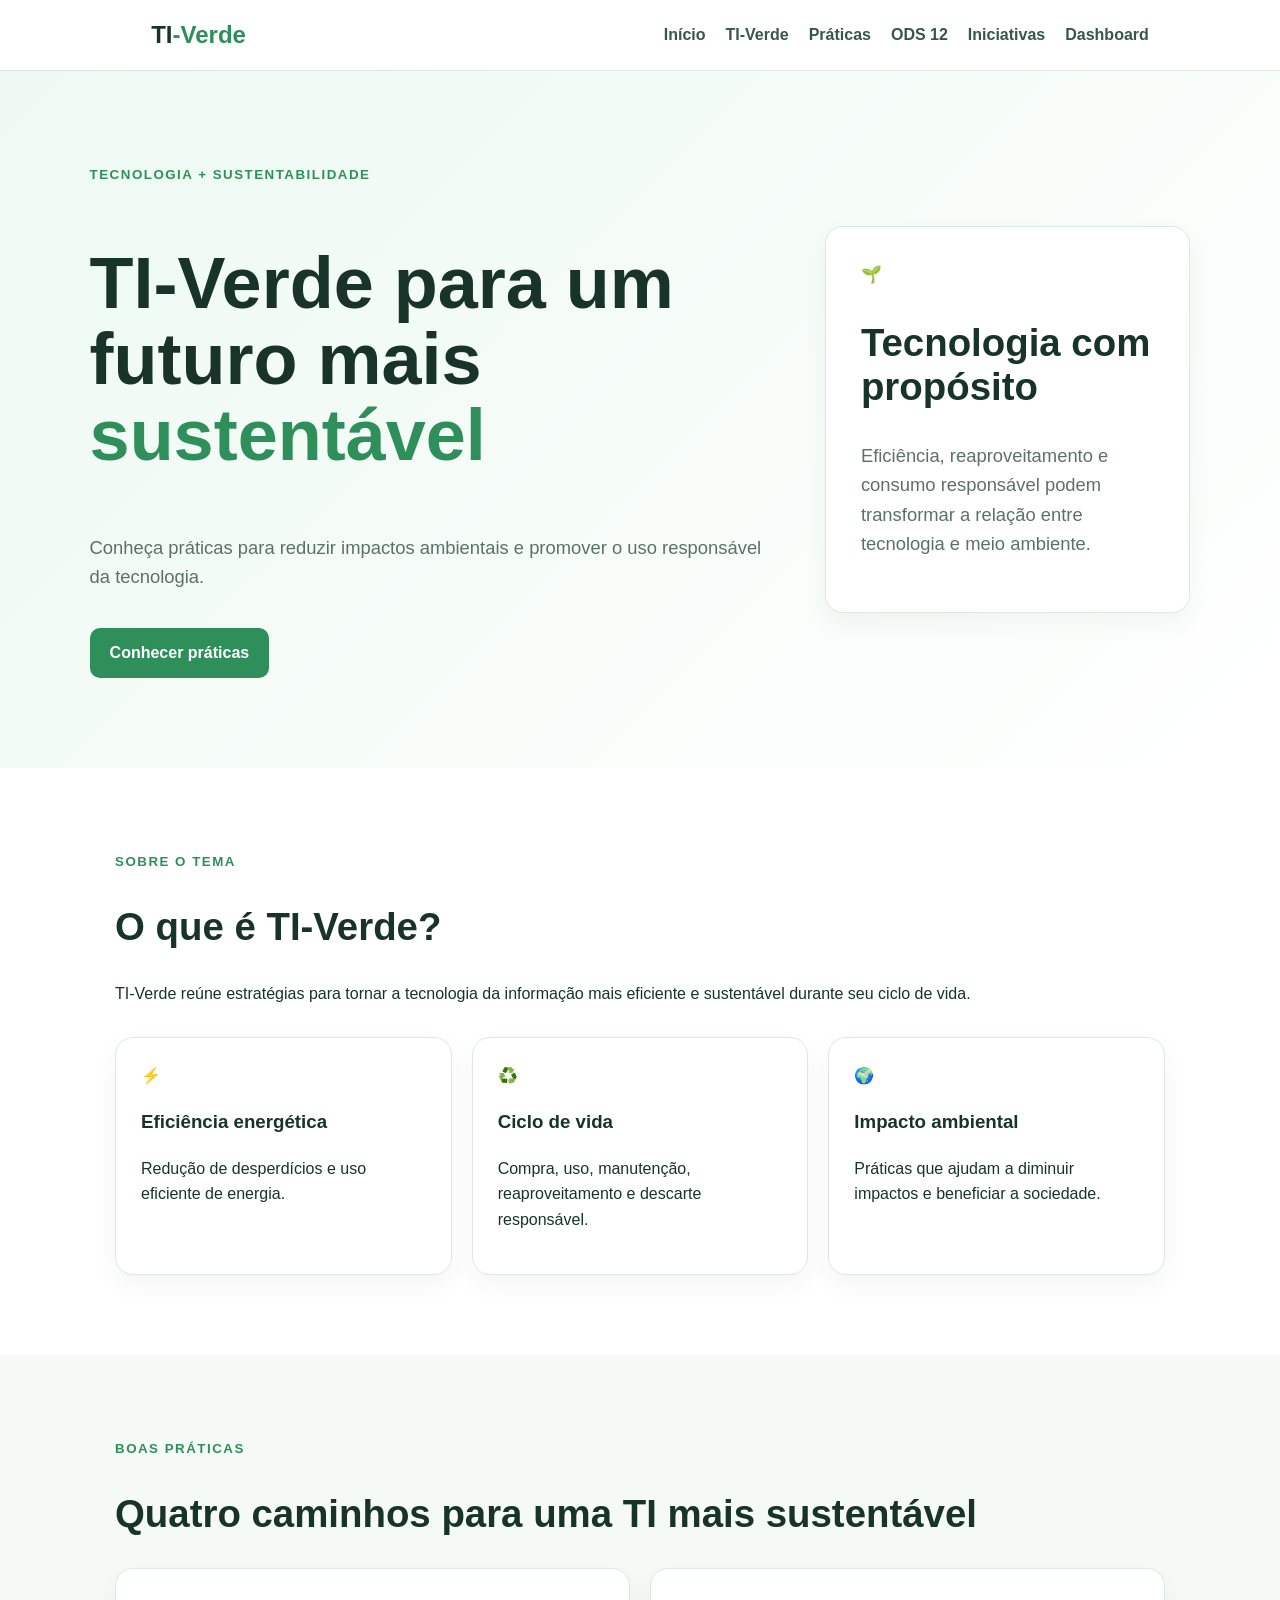
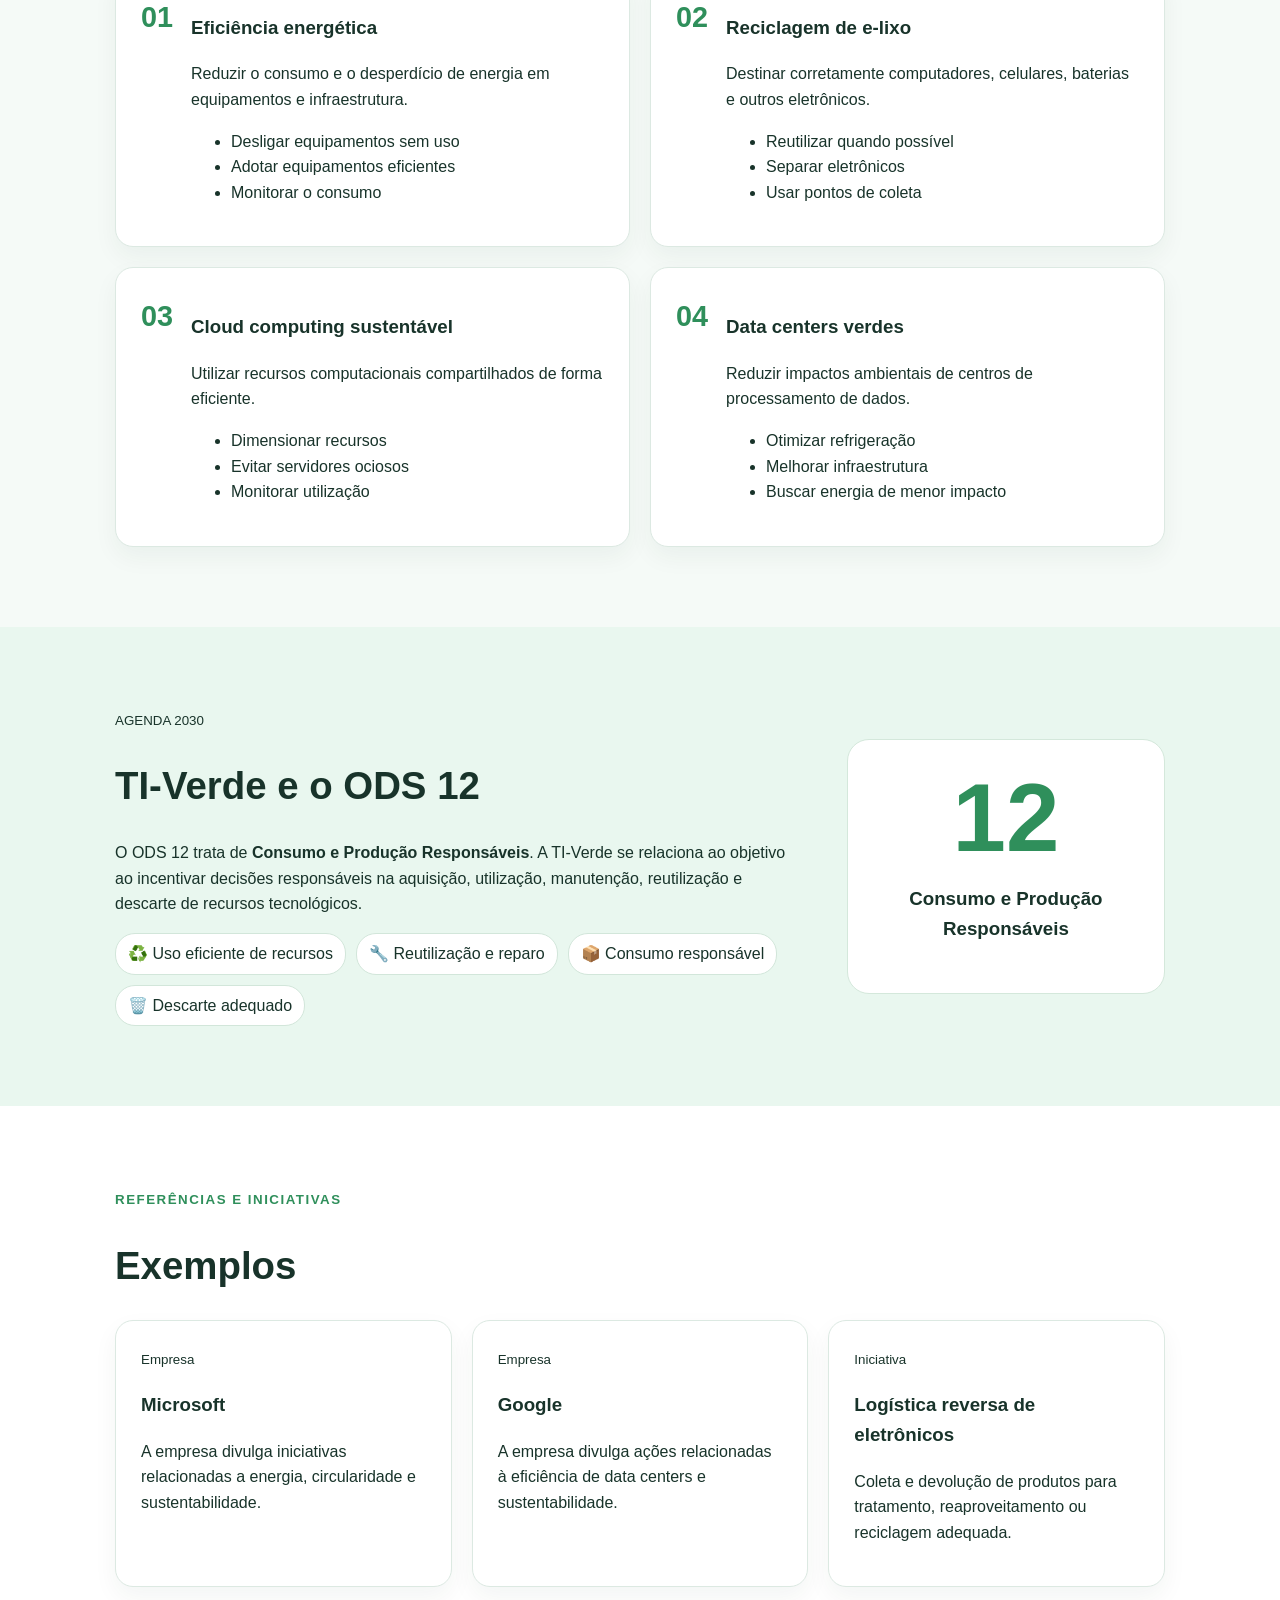
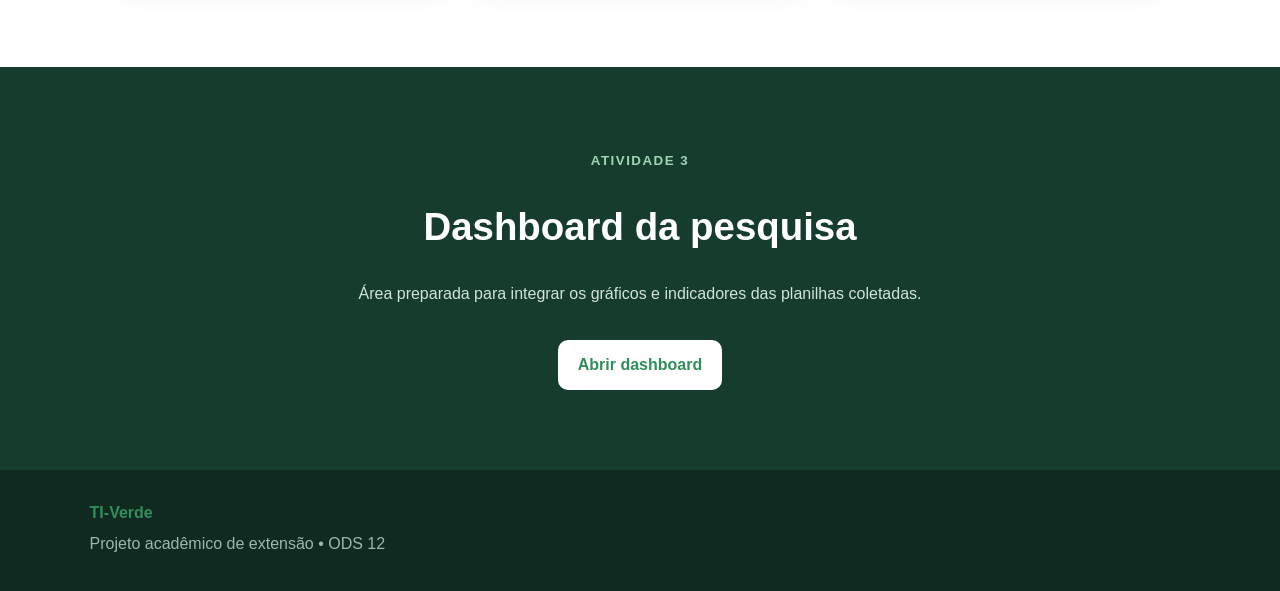
==== index.html @ e79a567e "Add files via upload" ====
<!DOCTYPE html><html lang="pt-BR"><head><meta charset="UTF-8"><meta name="viewport" content="width=device-width,initial-scale=1"><title>TI-Verde | Tecnologia e Sustentabilidade</title><link rel="stylesheet" href="style.css"></head><body><header><nav><a class="logo" href="#inicio">TI<span>-Verde</span></a><button id="menu">☰</button><div id="links"><a href="#inicio">Início</a><a href="#conceito">TI-Verde</a><a href="#praticas">Práticas</a><a href="#ods12">ODS 12</a><a href="#iniciativas">Iniciativas</a><a href="#dashboard">Dashboard</a></div></nav></header><main><section id="inicio" class="hero"><div><small>TECNOLOGIA + SUSTENTABILIDADE</small><h1>TI-Verde para um futuro mais <b>sustentável</b></h1><p>Conheça práticas para reduzir impactos ambientais e promover o uso responsável da tecnologia.</p><a class="btn" href="#praticas">Conhecer práticas</a></div><div class="card destaque">🌱<h2>Tecnologia com propósito</h2><p>Eficiência, reaproveitamento e consumo responsável podem transformar a relação entre tecnologia e meio ambiente.</p></div></section><section id="conceito"><small>SOBRE O TEMA</small><h2>O que é TI-Verde?</h2><p>TI-Verde reúne estratégias para tornar a tecnologia da informação mais eficiente e sustentável durante seu ciclo de vida.</p><div class="grid"><article class="card">⚡<h3>Eficiência energética</h3><p>Redução de desperdícios e uso eficiente de energia.</p></article><article class="card">♻️<h3>Ciclo de vida</h3><p>Compra, uso, manutenção, reaproveitamento e descarte responsável.</p></article><article class="card">🌍<h3>Impacto ambiental</h3><p>Práticas que ajudam a diminuir impactos e beneficiar a sociedade.</p></article></div></section><section id="praticas" class="alt"><small>BOAS PRÁTICAS</small><h2>Quatro caminhos para uma TI mais sustentável</h2><div id="praticas-grid" class="grid"></div></section><section id="ods12" class="ods"><div><small>AGENDA 2030</small><h2>TI-Verde e o ODS 12</h2><p>O ODS 12 trata de <strong>Consumo e Produção Responsáveis</strong>. A TI-Verde se relaciona ao objetivo ao incentivar decisões responsáveis na aquisição, utilização, manutenção, reutilização e descarte de recursos tecnológicos.</p><div class="pills"><span>♻️ Uso eficiente de recursos</span><span>🔧 Reutilização e reparo</span><span>📦 Consumo responsável</span><span>🗑️ Descarte adequado</span></div></div><div class="odsbox"><strong>12</strong><h3>Consumo e Produção Responsáveis</h3></div></section><section id="iniciativas"><small>REFERÊNCIAS E INICIATIVAS</small><h2>Exemplos</h2><div id="iniciativas-grid" class="grid"></div></section><section id="dashboard" class="dark"><small>ATIVIDADE 3</small><h2>Dashboard da pesquisa</h2><p>Área preparada para integrar os gráficos e indicadores das planilhas coletadas.</p><a class="btn light" href="dashboard.html">Abrir dashboard</a></section></main><footer><b>TI-Verde</b><p>Projeto acadêmico de extensão • ODS 12</p></footer><script src="script.js"></script></body></html>
---- style.css ----
*{box-sizing:border-box}html{scroll-behavior:smooth}body{margin:0;font-family:Arial,sans-serif;color:#18332a;line-height:1.6}header{position:sticky;top:0;background:#fff;border-bottom:1px solid #dfeae4;z-index:10}nav{max-width:1120px;margin:auto;height:70px;display:flex;align-items:center;justify-content:space-between;padding:0 4%}.logo{font-size:1.5rem;font-weight:800;color:#18332a;text-decoration:none}.logo span,b{color:#2f8f5b}nav a{margin-left:20px;text-decoration:none;color:#36564b;font-weight:600}#menu{display:none;background:none;border:0;font-size:25px}.hero{background:linear-gradient(135deg,#edf9f2,#fff);padding:90px 7%;display:grid;grid-template-columns:1.5fr .8fr;gap:50px;align-items:center}.hero h1{font-size:clamp(2.5rem,6vw,4.5rem);line-height:1.05}.hero p{font-size:1.15rem;color:#5b7168}.hero small,section>small{color:#2f8f5b;font-weight:800;letter-spacing:1.5px}.btn{display:inline-block;background:#2f8f5b;color:white;text-decoration:none;padding:12px 20px;border-radius:10px;font-weight:bold;margin-top:18px}.card{background:#fff;border:1px solid #dce9e2;border-radius:18px;padding:25px;box-shadow:0 10px 25px #18332a0d}.destaque{padding:35px;font-size:1.05rem}section{padding:80px max(5%,calc((100% - 1050px)/2))}section h2{font-size:2.4rem;line-height:1.15}.grid{display:grid;grid-template-columns:repeat(3,1fr);gap:20px;margin-top:30px}.alt{background:#f5faf7}.alt .grid{grid-template-columns:repeat(2,1fr)}.practice{display:flex;gap:18px}.num{font-size:1.8rem;font-weight:800;color:#2f8f5b}.ods{background:#e9f7ef;display:grid;grid-template-columns:1.5fr .7fr;gap:50px;align-items:center}.pills{display:flex;flex-wrap:wrap;gap:10px}.pills span{background:white;border:1px solid #d2e6da;border-radius:20px;padding:7px 12px}.odsbox{background:#fff;border:1px solid #d4e8db;border-radius:22px;text-align:center;padding:30px}.odsbox strong{font-size:6rem;color:#2f8f5b;line-height:1}.dark{background:#163c2d;color:white;text-align:center}.dark p{color:#d2e3db}.light{background:white;color:#2f8f5b}.dark small{color:#9dd6b3}footer{background:#102a21;color:#cfe0d8;padding:30px 7%}footer p{margin:5px 0;color:#9eb7ad}@media(max-width:750px){#menu{display:block}#links{display:none;position:absolute;top:70px;left:0;right:0;background:#fff;padding:20px}#links.open{display:flex;flex-direction:column}nav a{margin:8px}.hero,.ods{grid-template-columns:1fr}.grid,.alt .grid{grid-template-columns:1fr}section{padding:60px 6%}}
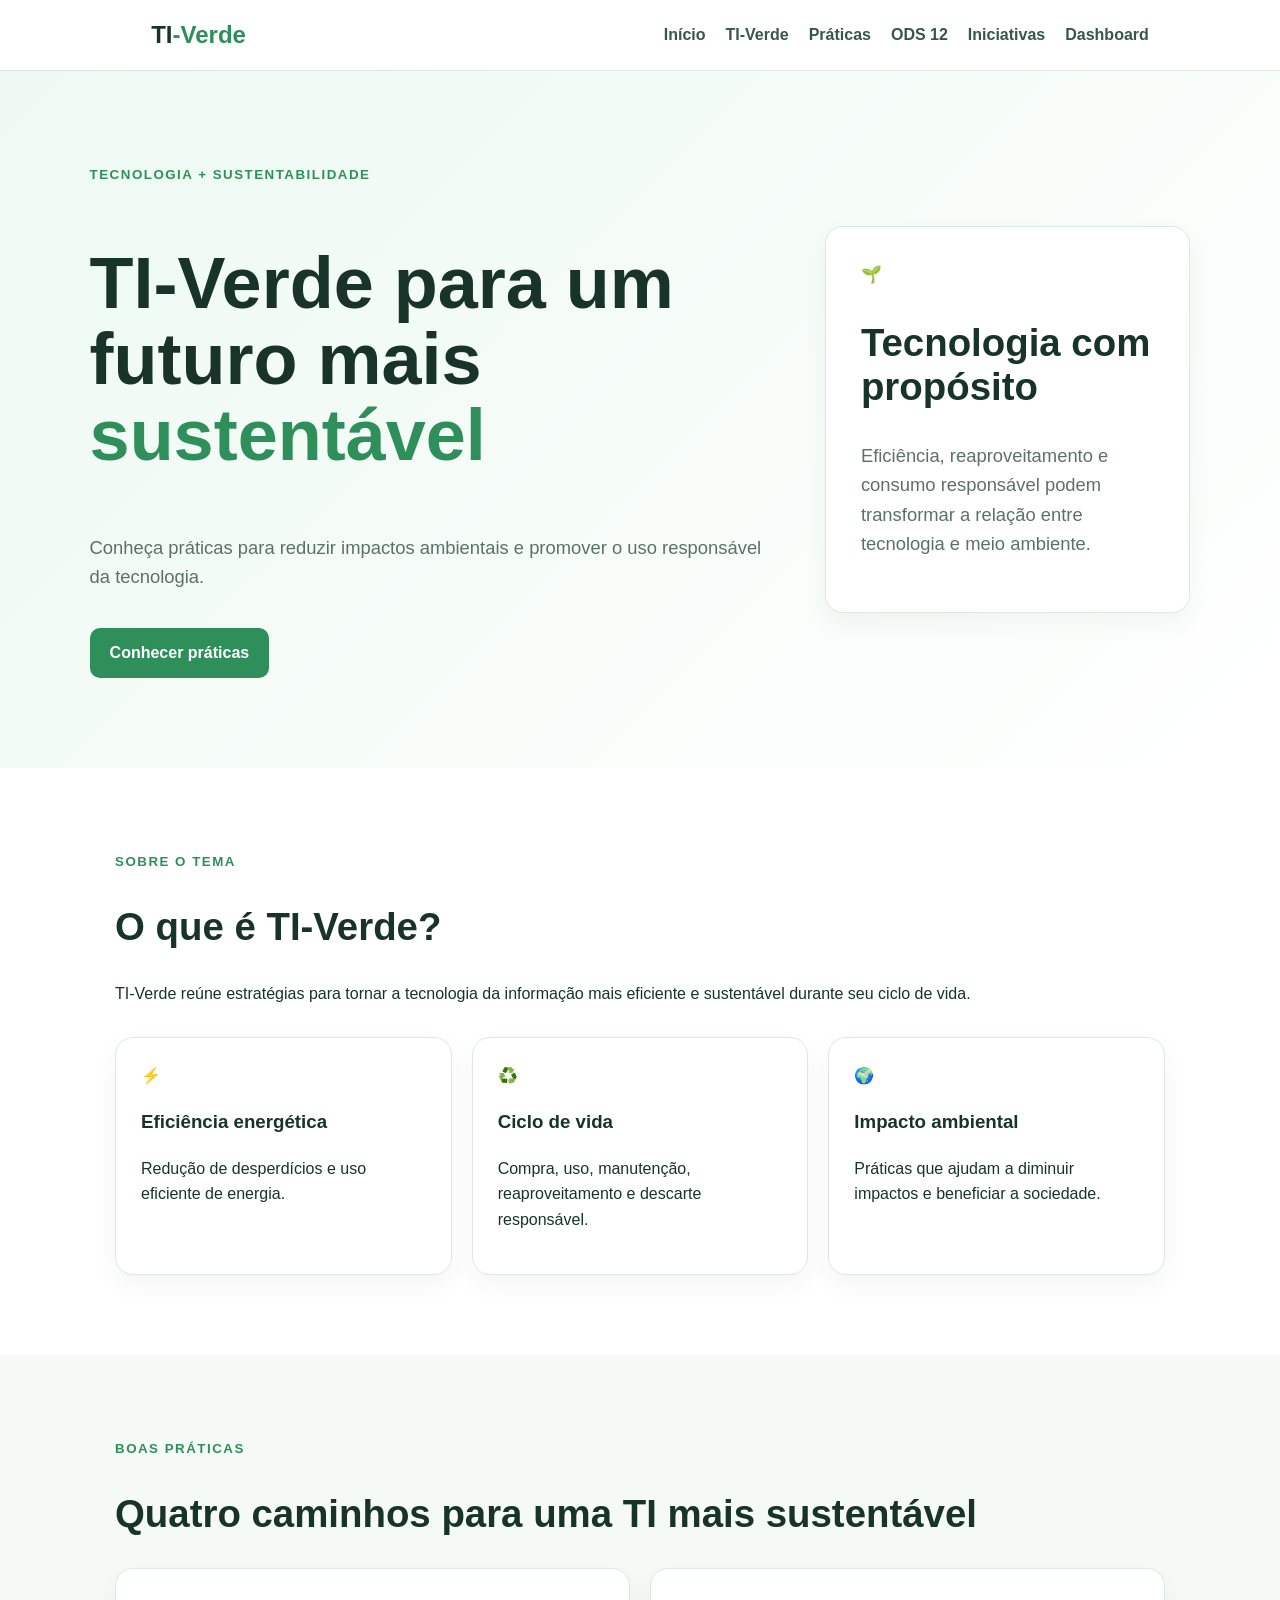
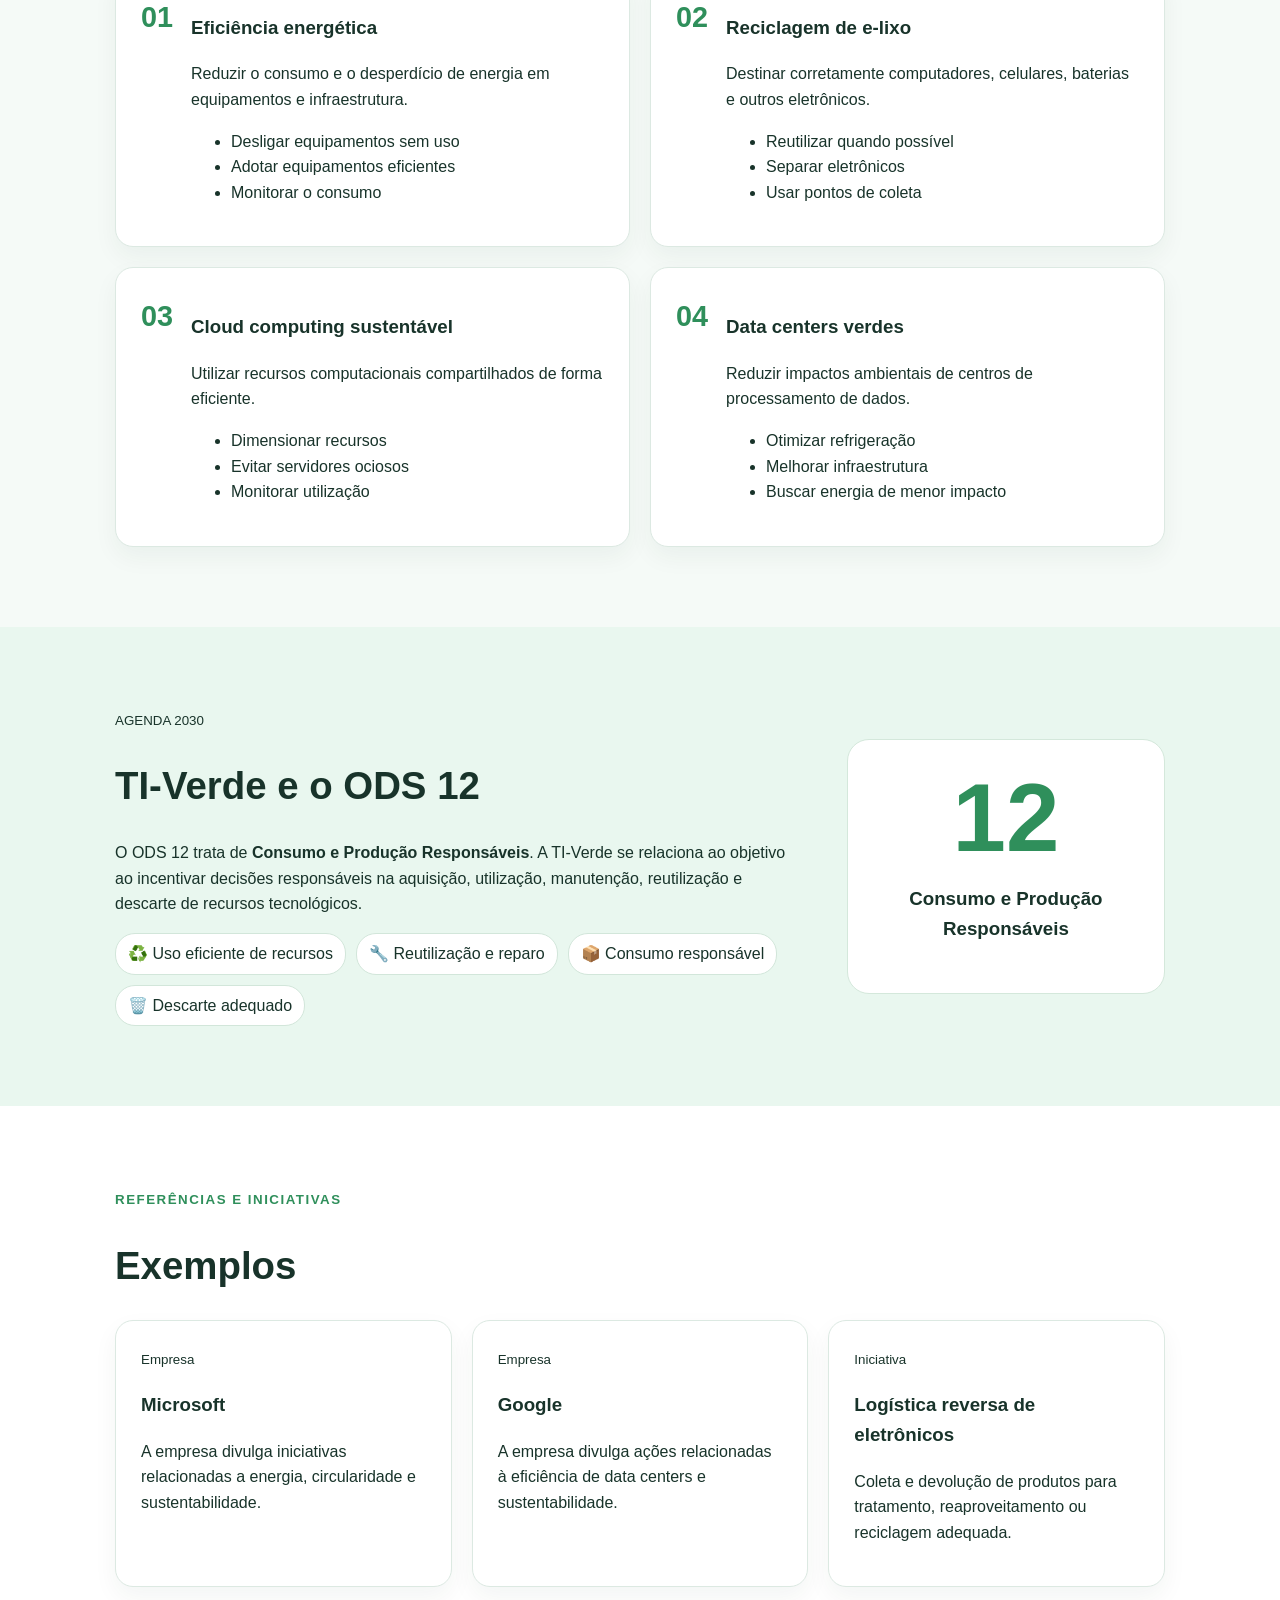
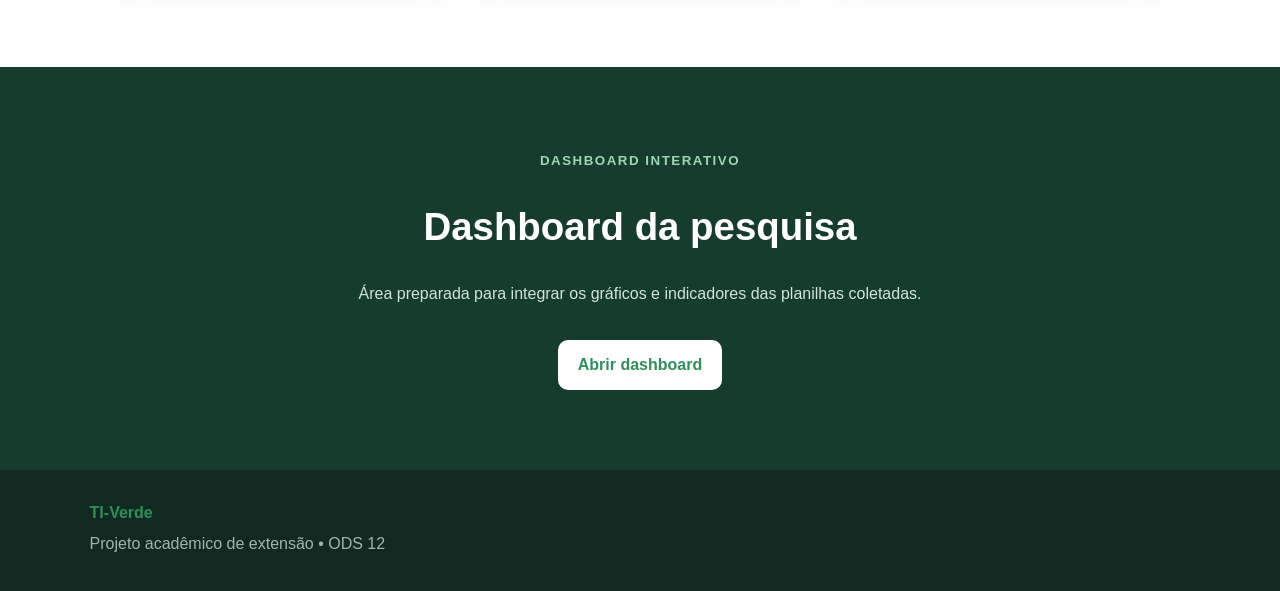
==== commit 5d896385: "Refactor index.html for improved structure and content Updated the content and structure of the inde" ====
--- a/index.html
+++ b/index.html
@@ -1 +1 @@
-<!DOCTYPE html><html lang="pt-BR"><head><meta charset="UTF-8"><meta name="viewport" content="width=device-width,initial-scale=1"><title>TI-Verde | Tecnologia e Sustentabilidade</title><link rel="stylesheet" href="style.css"></head><body><header><nav><a class="logo" href="#inicio">TI<span>-Verde</span></a><button id="menu">☰</button><div id="links"><a href="#inicio">Início</a><a href="#conceito">TI-Verde</a><a href="#praticas">Práticas</a><a href="#ods12">ODS 12</a><a href="#iniciativas">Iniciativas</a><a href="#dashboard">Dashboard</a></div></nav></header><main><section id="inicio" class="hero"><div><small>TECNOLOGIA + SUSTENTABILIDADE</small><h1>TI-Verde para um futuro mais <b>sustentável</b></h1><p>Conheça práticas para reduzir impactos ambientais e promover o uso responsável da tecnologia.</p><a class="btn" href="#praticas">Conhecer práticas</a></div><div class="card destaque">🌱<h2>Tecnologia com propósito</h2><p>Eficiência, reaproveitamento e consumo responsável podem transformar a relação entre tecnologia e meio ambiente.</p></div></section><section id="conceito"><small>SOBRE O TEMA</small><h2>O que é TI-Verde?</h2><p>TI-Verde reúne estratégias para tornar a tecnologia da informação mais eficiente e sustentável durante seu ciclo de vida.</p><div class="grid"><article class="card">⚡<h3>Eficiência energética</h3><p>Redução de desperdícios e uso eficiente de energia.</p></article><article class="card">♻️<h3>Ciclo de vida</h3><p>Compra, uso, manutenção, reaproveitamento e descarte responsável.</p></article><article class="card">🌍<h3>Impacto ambiental</h3><p>Práticas que ajudam a diminuir impactos e beneficiar a sociedade.</p></article></div></section><section id="praticas" class="alt"><small>BOAS PRÁTICAS</small><h2>Quatro caminhos para uma TI mais sustentável</h2><div id="praticas-grid" class="grid"></div></section><section id="ods12" class="ods"><div><small>AGENDA 2030</small><h2>TI-Verde e o ODS 12</h2><p>O ODS 12 trata de <strong>Consumo e Produção Responsáveis</strong>. A TI-Verde se relaciona ao objetivo ao incentivar decisões responsáveis na aquisição, utilização, manutenção, reutilização e descarte de recursos tecnológicos.</p><div class="pills"><span>♻️ Uso eficiente de recursos</span><span>🔧 Reutilização e reparo</span><span>📦 Consumo responsável</span><span>🗑️ Descarte adequado</span></div></div><div class="odsbox"><strong>12</strong><h3>Consumo e Produção Responsáveis</h3></div></section><section id="iniciativas"><small>REFERÊNCIAS E INICIATIVAS</small><h2>Exemplos</h2><div id="iniciativas-grid" class="grid"></div></section><section id="dashboard" class="dark"><small>ATIVIDADE 3</small><h2>Dashboard da pesquisa</h2><p>Área preparada para integrar os gráficos e indicadores das planilhas coletadas.</p><a class="btn light" href="dashboard.html">Abrir dashboard</a></section></main><footer><b>TI-Verde</b><p>Projeto acadêmico de extensão • ODS 12</p></footer><script src="script.js"></script></body></html>
+<!DOCTYPE html><html lang="pt-BR"><head><meta charset="UTF-8"><meta name="viewport" content="width=device-width,initial-scale=1"><title>TI-Verde | Tecnologia e Sustentabilidade</title><link rel="stylesheet" href="style.css"></head><body><header><nav><a class="logo" href="#inicio">TI<span>-Verde</span></a><button id="menu">☰</button><div id="links"><a href="#inicio">Início</a><a href="#conceito">TI-Verde</a><a href="#praticas">Práticas</a><a href="#ods12">ODS 12</a><a href="#iniciativas">Iniciativas</a><a href="#dashboard">Dashboard</a></div></nav></header><main><section id="inicio" class="hero"><div><small>TECNOLOGIA + SUSTENTABILIDADE</small><h1>TI-Verde para um futuro mais <b>sustentável</b></h1><p>Conheça práticas para reduzir impactos ambientais e promover o uso responsável da tecnologia.</p><a class="btn" href="#praticas">Conhecer práticas</a></div><div class="card destaque">🌱<h2>Tecnologia com propósito</h2><p>Eficiência, reaproveitamento e consumo responsável podem transformar a relação entre tecnologia e meio ambiente.</p></div></section><section id="conceito"><small>SOBRE O TEMA</small><h2>O que é TI-Verde?</h2><p>TI-Verde reúne estratégias para tornar a tecnologia da informação mais eficiente e sustentável durante seu ciclo de vida.</p><div class="grid"><article class="card">⚡<h3>Eficiência energética</h3><p>Redução de desperdícios e uso eficiente de energia.</p></article><article class="card">♻️<h3>Ciclo de vida</h3><p>Compra, uso, manutenção, reaproveitamento e descarte responsável.</p></article><article class="card">🌍<h3>Impacto ambiental</h3><p>Práticas que ajudam a diminuir impactos e beneficiar a sociedade.</p></article></div></section><section id="praticas" class="alt"><small>BOAS PRÁTICAS</small><h2>Quatro caminhos para uma TI mais sustentável</h2><div id="praticas-grid" class="grid"></div></section><section id="ods12" class="ods"><div><small>AGENDA 2030</small><h2>TI-Verde e o ODS 12</h2><p>O ODS 12 trata de <strong>Consumo e Produção Responsáveis</strong>. A TI-Verde se relaciona ao objetivo ao incentivar decisões responsáveis na aquisição, utilização, manutenção, reutilização e descarte de recursos tecnológicos.</p><div class="pills"><span>♻️ Uso eficiente de recursos</span><span>🔧 Reutilização e reparo</span><span>📦 Consumo responsável</span><span>🗑️ Descarte adequado</span></div></div><div class="odsbox"><strong>12</strong><h3>Consumo e Produção Responsáveis</h3></div></section><section id="iniciativas"><small>REFERÊNCIAS E INICIATIVAS</small><h2>Exemplos</h2><div id="iniciativas-grid" class="grid"></div></section><section id="dashboard" class="dark"><small>DASHBOARD INTERATIVO</small><h2>Dashboard da pesquisa</h2><p>Área preparada para integrar os gráficos e indicadores das planilhas coletadas.</p><a class="btn light" href="dashboard_ti_verde.html">Abrir dashboard</a></section></main><footer><b>TI-Verde</b><p>Projeto acadêmico de extensão • ODS 12</p></footer><script src="script.js"></script></body></html>
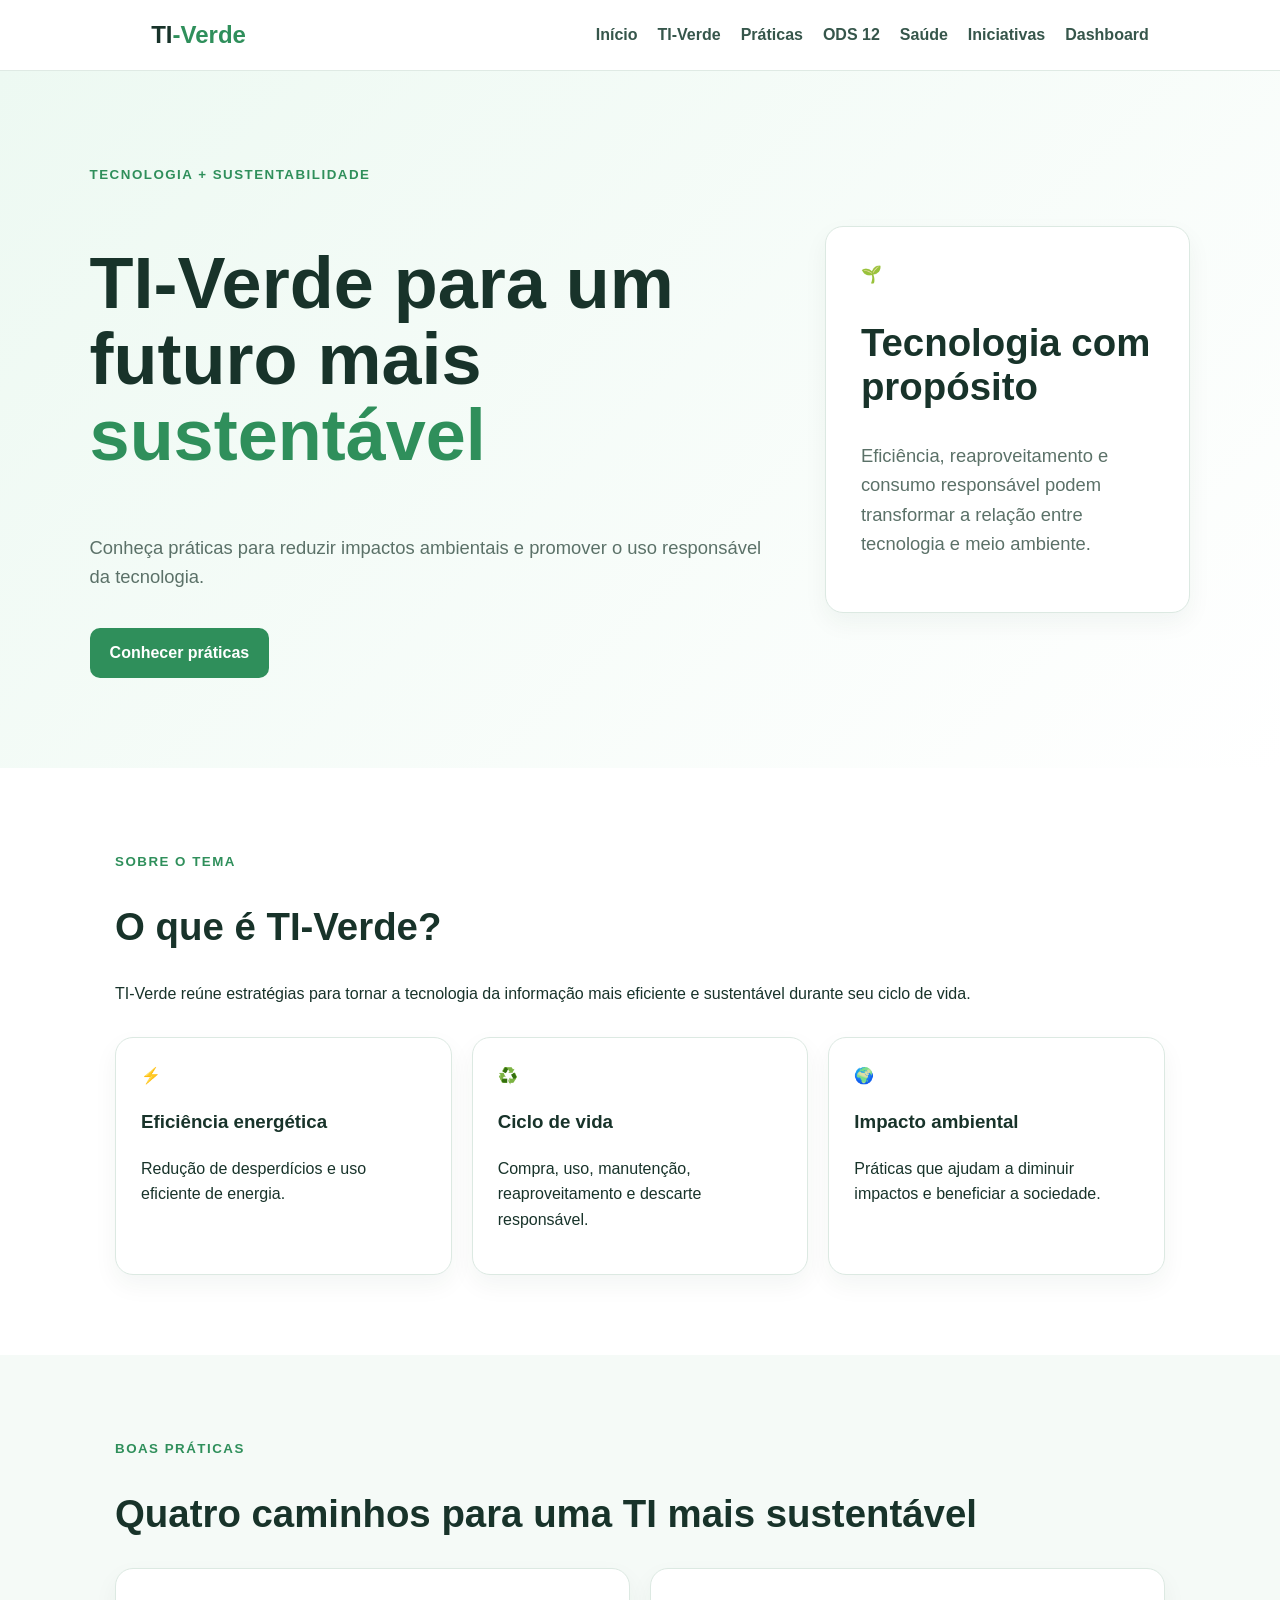
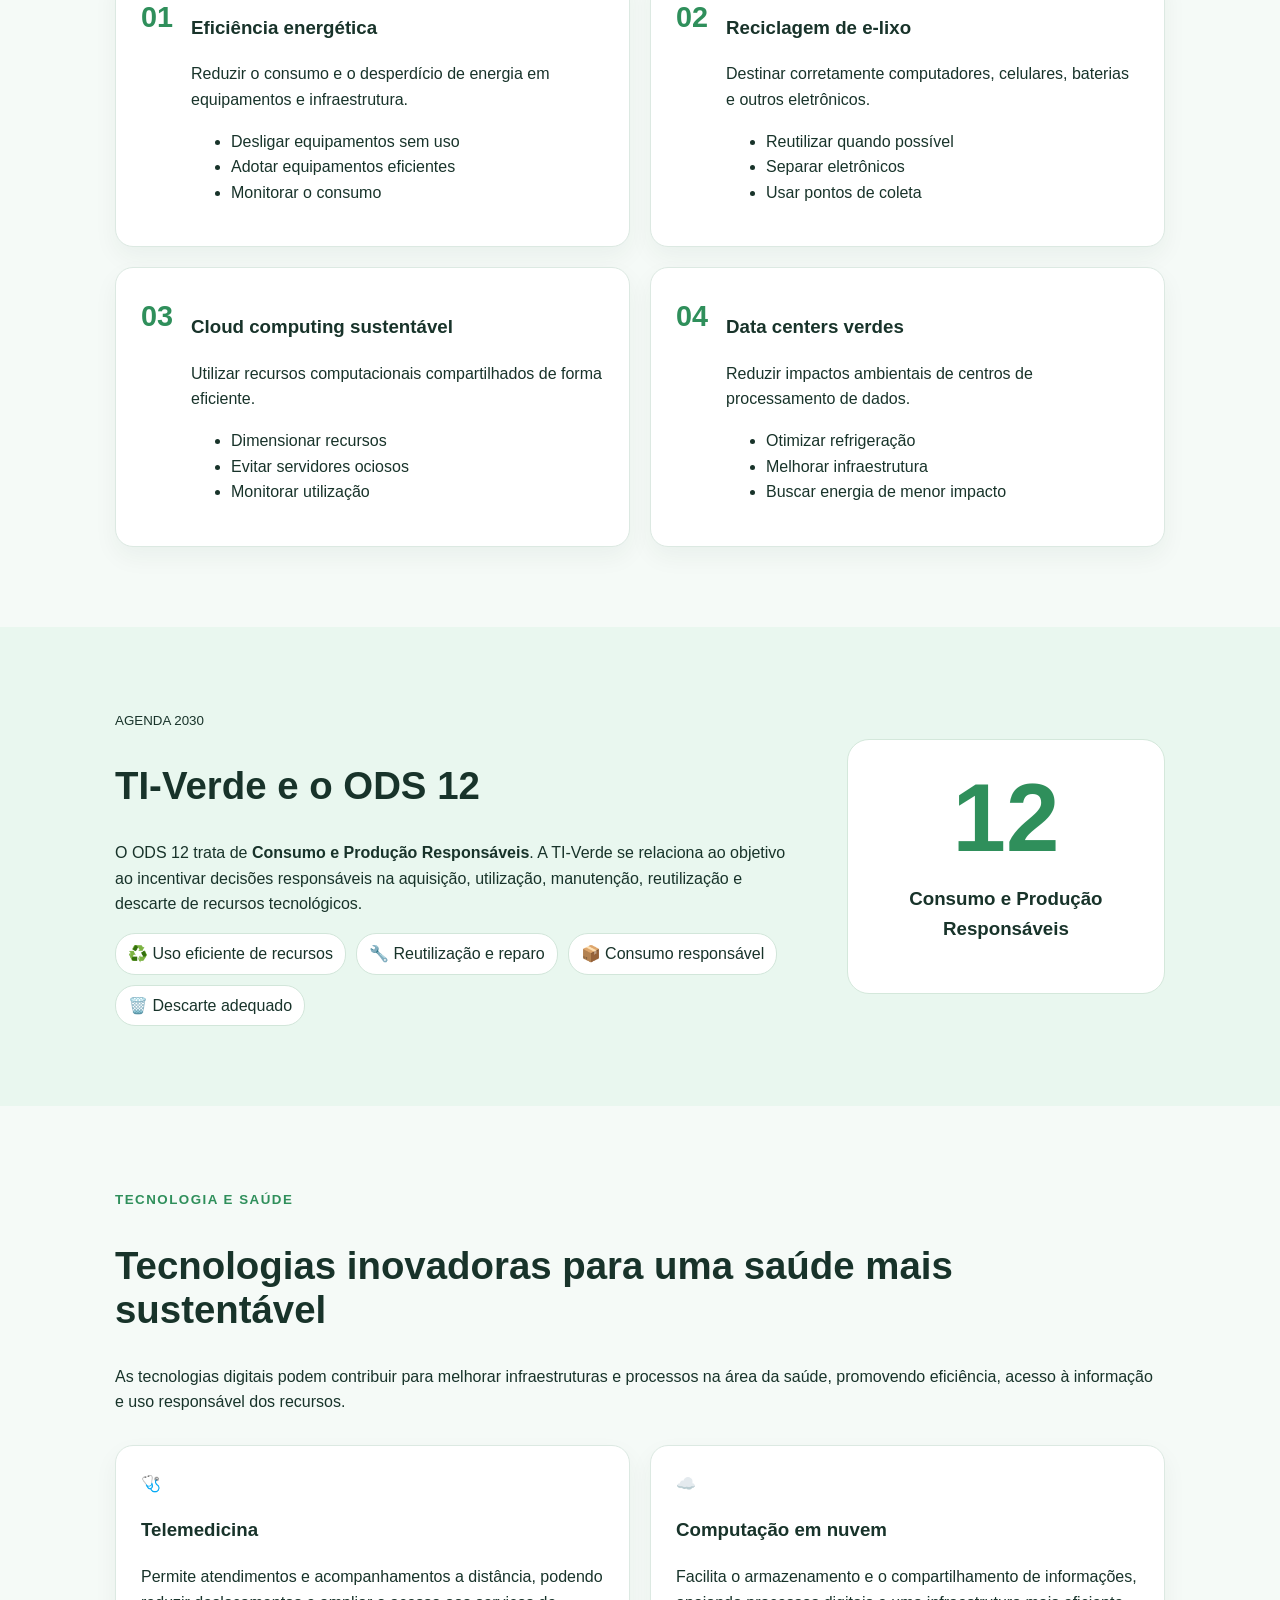
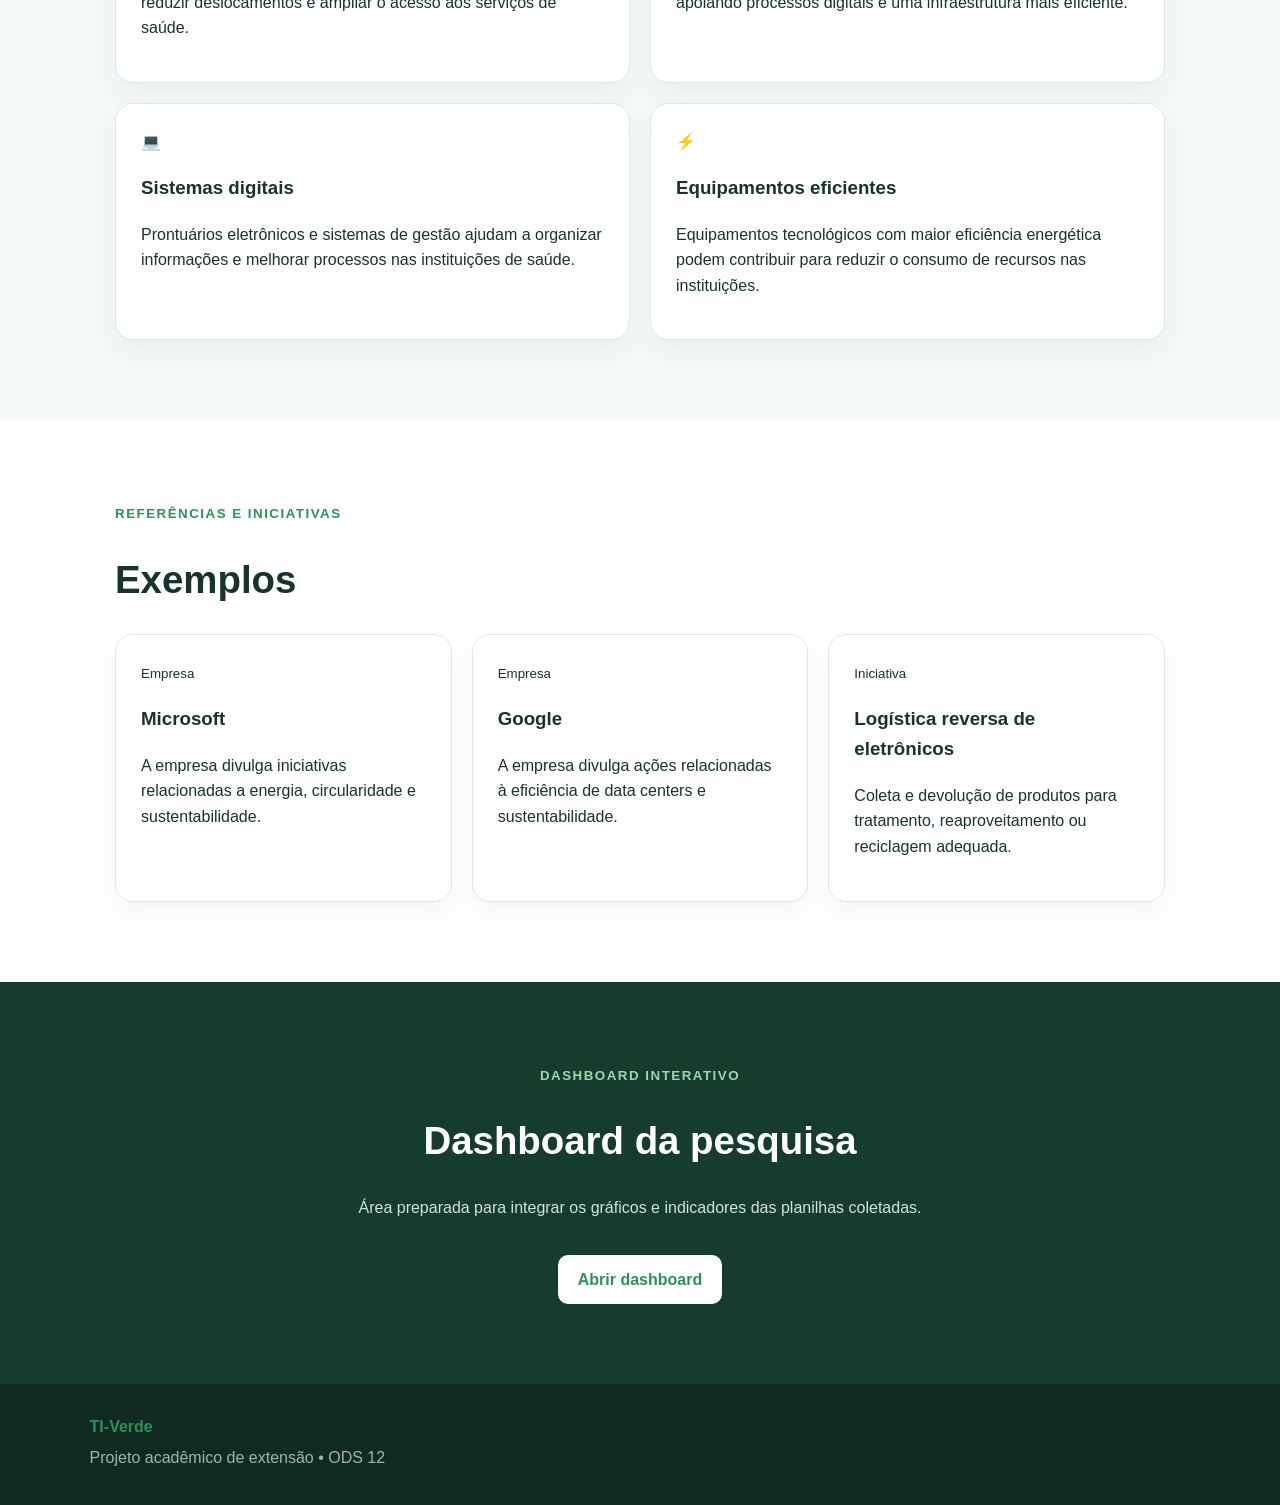
==== commit af2e034f: "Update index.html with health section and links Added a new section on health technologies and updat" ====
--- a/index.html
+++ b/index.html
@@ -1 +1 @@
-<!DOCTYPE html><html lang="pt-BR"><head><meta charset="UTF-8"><meta name="viewport" content="width=device-width,initial-scale=1"><title>TI-Verde | Tecnologia e Sustentabilidade</title><link rel="stylesheet" href="style.css"></head><body><header><nav><a class="logo" href="#inicio">TI<span>-Verde</span></a><button id="menu">☰</button><div id="links"><a href="#inicio">Início</a><a href="#conceito">TI-Verde</a><a href="#praticas">Práticas</a><a href="#ods12">ODS 12</a><a href="#iniciativas">Iniciativas</a><a href="#dashboard">Dashboard</a></div></nav></header><main><section id="inicio" class="hero"><div><small>TECNOLOGIA + SUSTENTABILIDADE</small><h1>TI-Verde para um futuro mais <b>sustentável</b></h1><p>Conheça práticas para reduzir impactos ambientais e promover o uso responsável da tecnologia.</p><a class="btn" href="#praticas">Conhecer práticas</a></div><div class="card destaque">🌱<h2>Tecnologia com propósito</h2><p>Eficiência, reaproveitamento e consumo responsável podem transformar a relação entre tecnologia e meio ambiente.</p></div></section><section id="conceito"><small>SOBRE O TEMA</small><h2>O que é TI-Verde?</h2><p>TI-Verde reúne estratégias para tornar a tecnologia da informação mais eficiente e sustentável durante seu ciclo de vida.</p><div class="grid"><article class="card">⚡<h3>Eficiência energética</h3><p>Redução de desperdícios e uso eficiente de energia.</p></article><article class="card">♻️<h3>Ciclo de vida</h3><p>Compra, uso, manutenção, reaproveitamento e descarte responsável.</p></article><article class="card">🌍<h3>Impacto ambiental</h3><p>Práticas que ajudam a diminuir impactos e beneficiar a sociedade.</p></article></div></section><section id="praticas" class="alt"><small>BOAS PRÁTICAS</small><h2>Quatro caminhos para uma TI mais sustentável</h2><div id="praticas-grid" class="grid"></div></section><section id="ods12" class="ods"><div><small>AGENDA 2030</small><h2>TI-Verde e o ODS 12</h2><p>O ODS 12 trata de <strong>Consumo e Produção Responsáveis</strong>. A TI-Verde se relaciona ao objetivo ao incentivar decisões responsáveis na aquisição, utilização, manutenção, reutilização e descarte de recursos tecnológicos.</p><div class="pills"><span>♻️ Uso eficiente de recursos</span><span>🔧 Reutilização e reparo</span><span>📦 Consumo responsável</span><span>🗑️ Descarte adequado</span></div></div><div class="odsbox"><strong>12</strong><h3>Consumo e Produção Responsáveis</h3></div></section><section id="iniciativas"><small>REFERÊNCIAS E INICIATIVAS</small><h2>Exemplos</h2><div id="iniciativas-grid" class="grid"></div></section><section id="dashboard" class="dark"><small>DASHBOARD INTERATIVO</small><h2>Dashboard da pesquisa</h2><p>Área preparada para integrar os gráficos e indicadores das planilhas coletadas.</p><a class="btn light" href="dashboard_ti_verde.html">Abrir dashboard</a></section></main><footer><b>TI-Verde</b><p>Projeto acadêmico de extensão • ODS 12</p></footer><script src="script.js"></script></body></html>
+<!DOCTYPE html><html lang="pt-BR"><head><meta charset="UTF-8"><meta name="viewport" content="width=device-width,initial-scale=1"><title>TI-Verde | Tecnologia e Sustentabilidade</title><link rel="stylesheet" href="style.css"></head><body><header><nav><a class="logo" href="#inicio">TI<span>-Verde</span></a><button id="menu">☰</button><div id="links"><a href="#inicio">Início</a><a href="#conceito">TI-Verde</a><a href="#praticas">Práticas</a><a href="#ods12">ODS 12</a><a href="#saude">Saúde</a><a href="#iniciativas">Iniciativas</a><a href="#dashboard">Dashboard</a></div></nav></header><main><section id="inicio" class="hero"><div><small>TECNOLOGIA + SUSTENTABILIDADE</small><h1>TI-Verde para um futuro mais <b>sustentável</b></h1><p>Conheça práticas para reduzir impactos ambientais e promover o uso responsável da tecnologia.</p><a class="btn" href="#praticas">Conhecer práticas</a></div><div class="card destaque">🌱<h2>Tecnologia com propósito</h2><p>Eficiência, reaproveitamento e consumo responsável podem transformar a relação entre tecnologia e meio ambiente.</p></div></section><section id="conceito"><small>SOBRE O TEMA</small><h2>O que é TI-Verde?</h2><p>TI-Verde reúne estratégias para tornar a tecnologia da informação mais eficiente e sustentável durante seu ciclo de vida.</p><div class="grid"><article class="card">⚡<h3>Eficiência energética</h3><p>Redução de desperdícios e uso eficiente de energia.</p></article><article class="card">♻️<h3>Ciclo de vida</h3><p>Compra, uso, manutenção, reaproveitamento e descarte responsável.</p></article><article class="card">🌍<h3>Impacto ambiental</h3><p>Práticas que ajudam a diminuir impactos e beneficiar a sociedade.</p></article></div></section><section id="praticas" class="alt"><small>BOAS PRÁTICAS</small><h2>Quatro caminhos para uma TI mais sustentável</h2><div id="praticas-grid" class="grid"></div></section><section id="ods12" class="ods"><div><small>AGENDA 2030</small><h2>TI-Verde e o ODS 12</h2><p>O ODS 12 trata de <strong>Consumo e Produção Responsáveis</strong>. A TI-Verde se relaciona ao objetivo ao incentivar decisões responsáveis na aquisição, utilização, manutenção, reutilização e descarte de recursos tecnológicos.</p><div class="pills"><span>♻️ Uso eficiente de recursos</span><span>🔧 Reutilização e reparo</span><span>📦 Consumo responsável</span><span>🗑️ Descarte adequado</span></div></div><div class="odsbox"><strong>12</strong><h3>Consumo e Produção Responsáveis</h3></div></section><section id="saude" class="alt"><small>TECNOLOGIA E SAÚDE</small><h2>Tecnologias inovadoras para uma saúde mais sustentável</h2><p>As tecnologias digitais podem contribuir para melhorar infraestruturas e processos na área da saúde, promovendo eficiência, acesso à informação e uso responsável dos recursos.</p><div class="grid"><article class="card">🩺<h3>Telemedicina</h3><p>Permite atendimentos e acompanhamentos a distância, podendo reduzir deslocamentos e ampliar o acesso aos serviços de saúde.</p></article><article class="card">☁️<h3>Computação em nuvem</h3><p>Facilita o armazenamento e o compartilhamento de informações, apoiando processos digitais e uma infraestrutura mais eficiente.</p></article><article class="card">💻<h3>Sistemas digitais</h3><p>Prontuários eletrônicos e sistemas de gestão ajudam a organizar informações e melhorar processos nas instituições de saúde.</p></article><article class="card">⚡<h3>Equipamentos eficientes</h3><p>Equipamentos tecnológicos com maior eficiência energética podem contribuir para reduzir o consumo de recursos nas instituições.</p></article></div></section><section id="iniciativas"><small>REFERÊNCIAS E INICIATIVAS</small><h2>Exemplos</h2><div id="iniciativas-grid" class="grid"></div></section><section id="dashboard" class="dark"><small>DASHBOARD INTERATIVO</small><h2>Dashboard da pesquisa</h2><p>Área preparada para integrar os gráficos e indicadores das planilhas coletadas.</p><a class="btn light" href="dashboard_ti_verde.html">Abrir dashboard</a></section></main><footer><b>TI-Verde</b><p>Projeto acadêmico de extensão • ODS 12</p></footer><script src="script.js"></script></body></html>
